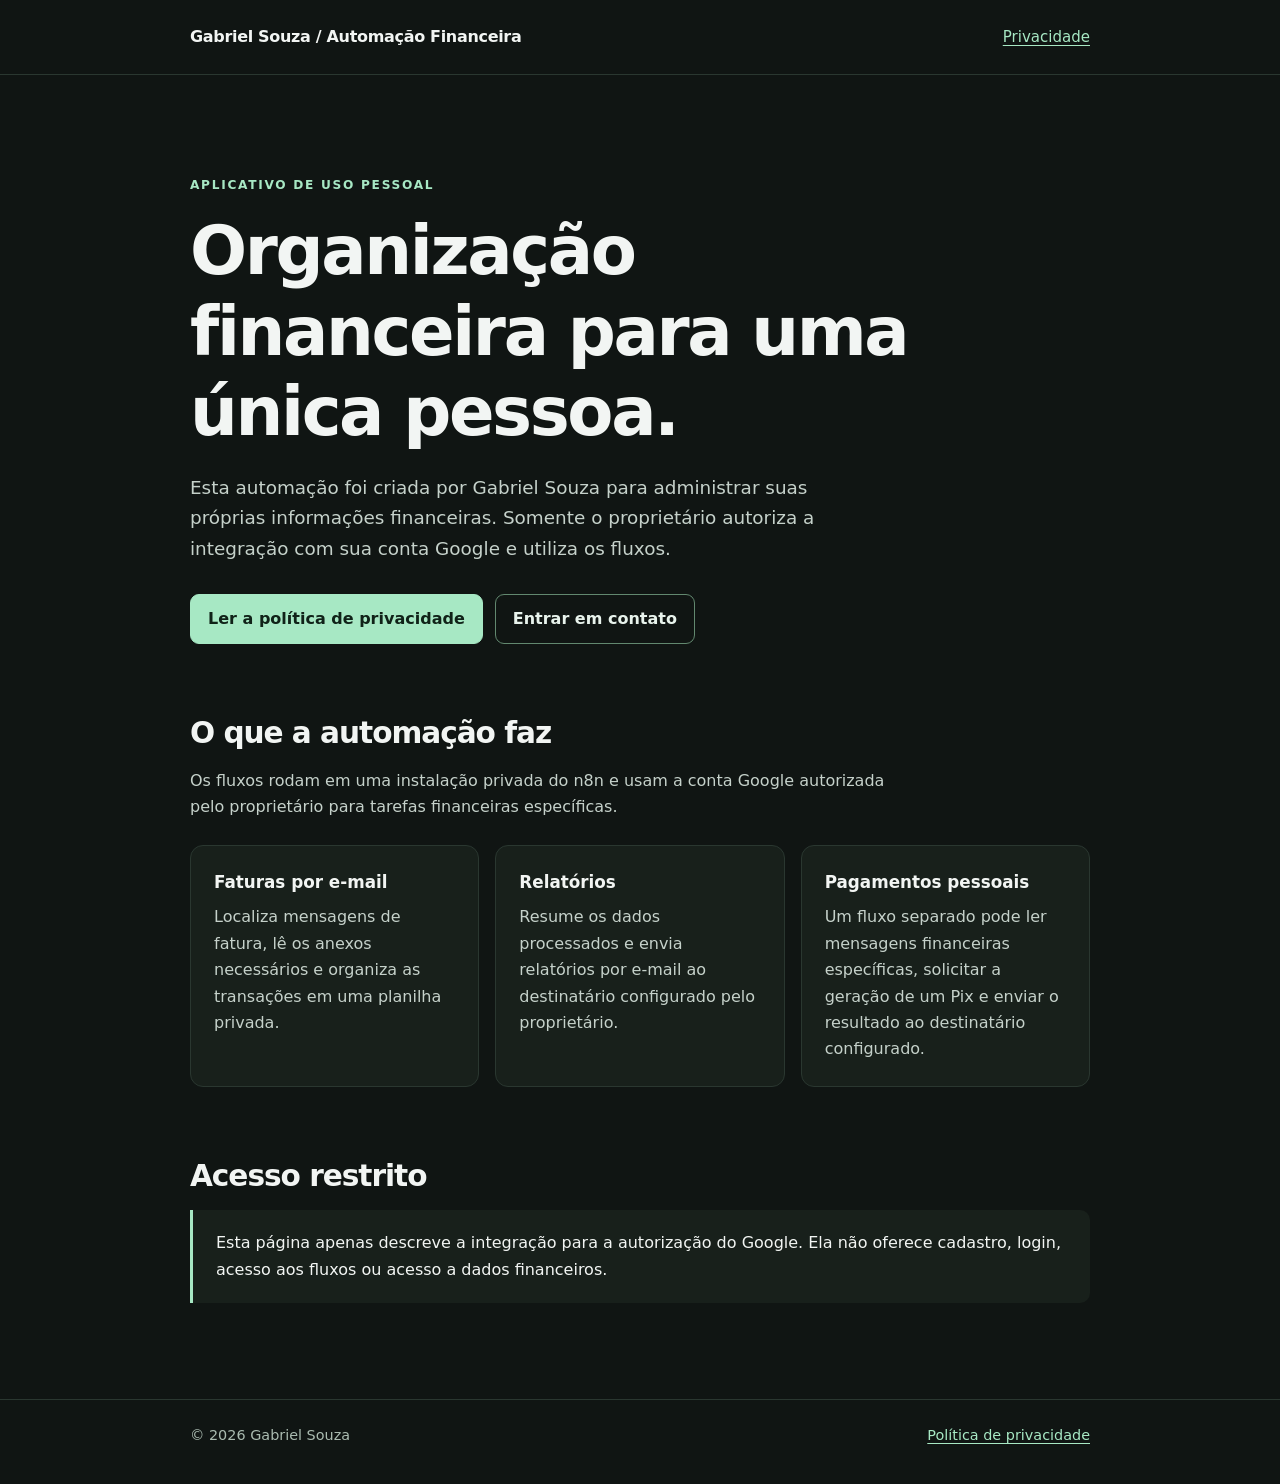
==== automacao-financeira/index.html @ a161cdd7 "Add personal finance OAuth information and privacy pages" ====
<!doctype html>
<html lang="pt-BR">
<head>
  <meta charset="utf-8">
  <meta name="viewport" content="width=device-width, initial-scale=1">
  <meta name="robots" content="noindex, nofollow">
  <meta name="description" content="Automação financeira pessoal de Gabriel Souza para organizar faturas, relatórios e pagamentos.">
  <title>Automação Financeira Pessoal — Gabriel Souza</title>
  <link rel="stylesheet" href="/automacao-financeira/style.css">
</head>
<body>
  <header class="site-header">
    <div class="shell header-inner">
      <a class="brand" href="/automacao-financeira/">Gabriel Souza / Automação Financeira</a>
      <a class="header-link" href="/automacao-financeira/privacidade/">Privacidade</a>
    </div>
  </header>

  <main class="shell">
    <div class="eyebrow">Aplicativo de uso pessoal</div>
    <h1>Organização financeira para uma única pessoa.</h1>
    <p class="intro">Esta automação foi criada por Gabriel Souza para administrar suas próprias informações financeiras. Somente o proprietário autoriza a integração com sua conta Google e utiliza os fluxos.</p>
    <div class="actions">
      <a class="button button-primary" href="/automacao-financeira/privacidade/">Ler a política de privacidade</a>
      <a class="button button-secondary" href="mailto:gabrielmarliere2005@gmail.com">Entrar em contato</a>
    </div>

    <section class="section" aria-labelledby="funcionamento">
      <h2 id="funcionamento">O que a automação faz</h2>
      <p>Os fluxos rodam em uma instalação privada do n8n e usam a conta Google autorizada pelo proprietário para tarefas financeiras específicas.</p>
      <div class="grid">
        <div class="card">
          <h3>Faturas por e-mail</h3>
          <p>Localiza mensagens de fatura, lê os anexos necessários e organiza as transações em uma planilha privada.</p>
        </div>
        <div class="card">
          <h3>Relatórios</h3>
          <p>Resume os dados processados e envia relatórios por e-mail ao destinatário configurado pelo proprietário.</p>
        </div>
        <div class="card">
          <h3>Pagamentos pessoais</h3>
          <p>Um fluxo separado pode ler mensagens financeiras específicas, solicitar a geração de um Pix e enviar o resultado ao destinatário configurado.</p>
        </div>
      </div>
    </section>

    <section class="section" aria-labelledby="acesso">
      <h2 id="acesso">Acesso restrito</h2>
      <div class="notice">
        <p>Esta página apenas descreve a integração para a autorização do Google. Ela não oferece cadastro, login, acesso aos fluxos ou acesso a dados financeiros.</p>
      </div>
    </section>
  </main>

  <footer class="site-footer">
    <div class="shell footer-inner">
      <span>© 2026 Gabriel Souza</span>
      <a href="/automacao-financeira/privacidade/">Política de privacidade</a>
    </div>
  </footer>
</body>
</html>
---- automacao-financeira/style.css ----
:root {
  color-scheme: dark;
  font-family: ui-sans-serif, system-ui, -apple-system, BlinkMacSystemFont, "Segoe UI", sans-serif;
  background: #101513;
  color: #f2f5f3;
}

* { box-sizing: border-box; }
html { scroll-behavior: smooth; }
body { margin: 0; line-height: 1.65; }
a { color: #a7e8c4; text-underline-offset: 3px; }
a:hover { color: #d3f7e1; }

.shell { width: min(100% - 40px, 900px); margin-inline: auto; }
.site-header { border-bottom: 1px solid #2a3730; }
.header-inner { display: flex; justify-content: space-between; align-items: center; gap: 20px; min-height: 74px; }
.brand { color: #f2f5f3; font-weight: 700; text-decoration: none; letter-spacing: -.02em; }
.header-link { white-space: nowrap; font-size: .94rem; }

main { padding-block: clamp(54px, 9vw, 100px) 96px; }
.eyebrow { color: #a7e8c4; font-size: .76rem; font-weight: 750; letter-spacing: .14em; text-transform: uppercase; }
h1, h2 { line-height: 1.2; letter-spacing: -.035em; }
h1 { margin: 16px 0 20px; max-width: 760px; font-size: clamp(2.4rem, 7vw, 4.2rem); }
h2 { margin: 0 0 16px; font-size: clamp(1.45rem, 3vw, 1.85rem); }
h3 { margin: 0 0 8px; font-size: 1.05rem; }
p { margin: 0 0 16px; }
.intro { max-width: 690px; color: #c5d1ca; font-size: 1.15rem; }
.actions { display: flex; flex-wrap: wrap; gap: 12px; margin-top: 30px; }
.button { display: inline-flex; align-items: center; padding: 11px 17px; border-radius: 9px; border: 1px solid #62886f; text-decoration: none; font-weight: 650; }
.button-primary { background: #a7e8c4; border-color: #a7e8c4; color: #102218; }
.button-primary:hover { background: #d3f7e1; color: #102218; }
.button-secondary { color: #e8f3ec; }

.section { margin-top: 72px; }
.section > p { max-width: 720px; color: #c5d1ca; }
.grid { display: grid; grid-template-columns: repeat(3, minmax(0, 1fr)); gap: 16px; margin-top: 24px; }
.card { padding: 23px; border: 1px solid #2a3730; border-radius: 13px; background: #18201b; }
.card p { color: #c5d1ca; margin: 0; }
.notice { padding: 20px 23px; border-left: 3px solid #a7e8c4; background: #18201b; border-radius: 0 10px 10px 0; }
.notice p:last-child { margin: 0; }

.policy { max-width: 760px; }
.policy h1 { font-size: clamp(2.35rem, 6vw, 3.6rem); }
.policy section { margin-top: 42px; }
.policy section p, .policy li { color: #c5d1ca; }
.policy ul { padding-left: 24px; }
.policy li + li { margin-top: 9px; }
.updated { color: #aabbb0; font-size: .9rem; }

.site-footer { padding-block: 24px 36px; border-top: 1px solid #2a3730; color: #aabbb0; font-size: .9rem; }
.footer-inner { display: flex; justify-content: space-between; gap: 20px; flex-wrap: wrap; }

@media (max-width: 700px) {
  .grid { grid-template-columns: 1fr; }
  .header-inner { min-height: 68px; }
}
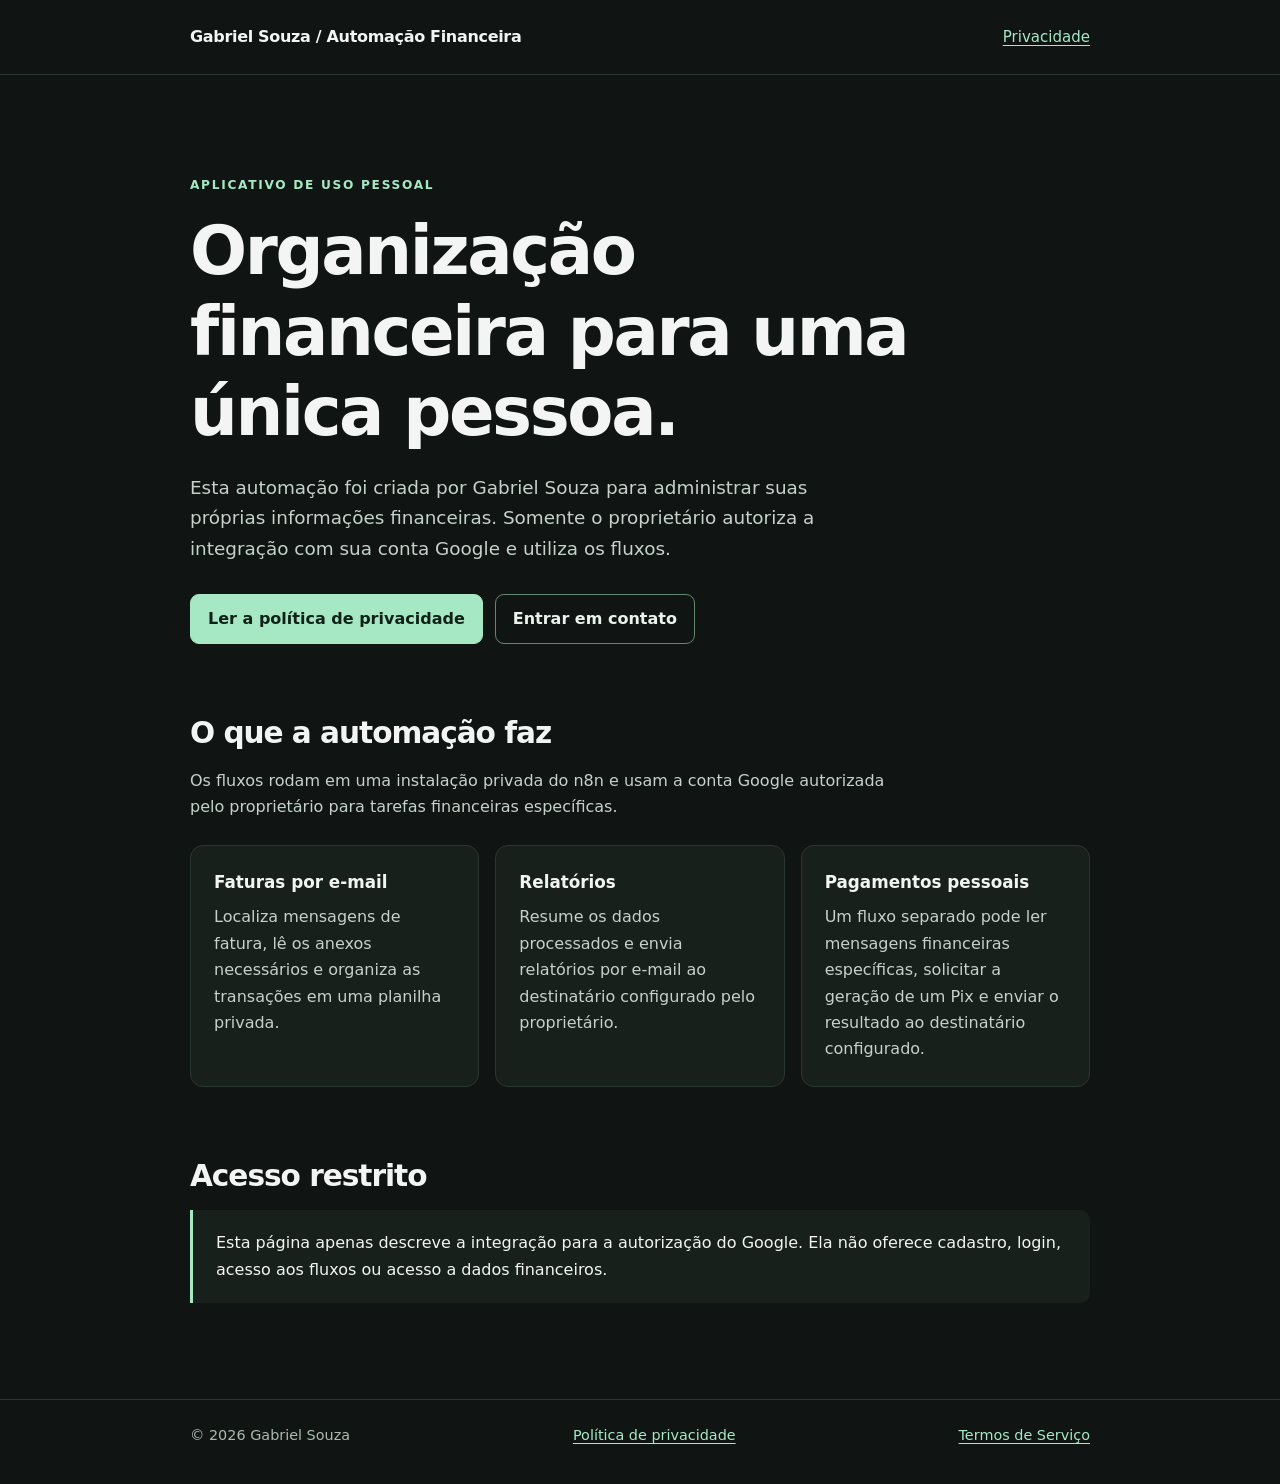
==== commit 9d253d35: "Add personal finance terms of service page" ====
--- a/automacao-financeira/index.html
+++ b/automacao-financeira/index.html
@@ -56,6 +56,7 @@
     <div class="shell footer-inner">
       <span>© 2026 Gabriel Souza</span>
       <a href="/automacao-financeira/privacidade/">Política de privacidade</a>
+      <a href="/automacao-financeira/termos/">Termos de Serviço</a>
     </div>
   </footer>
 </body>
